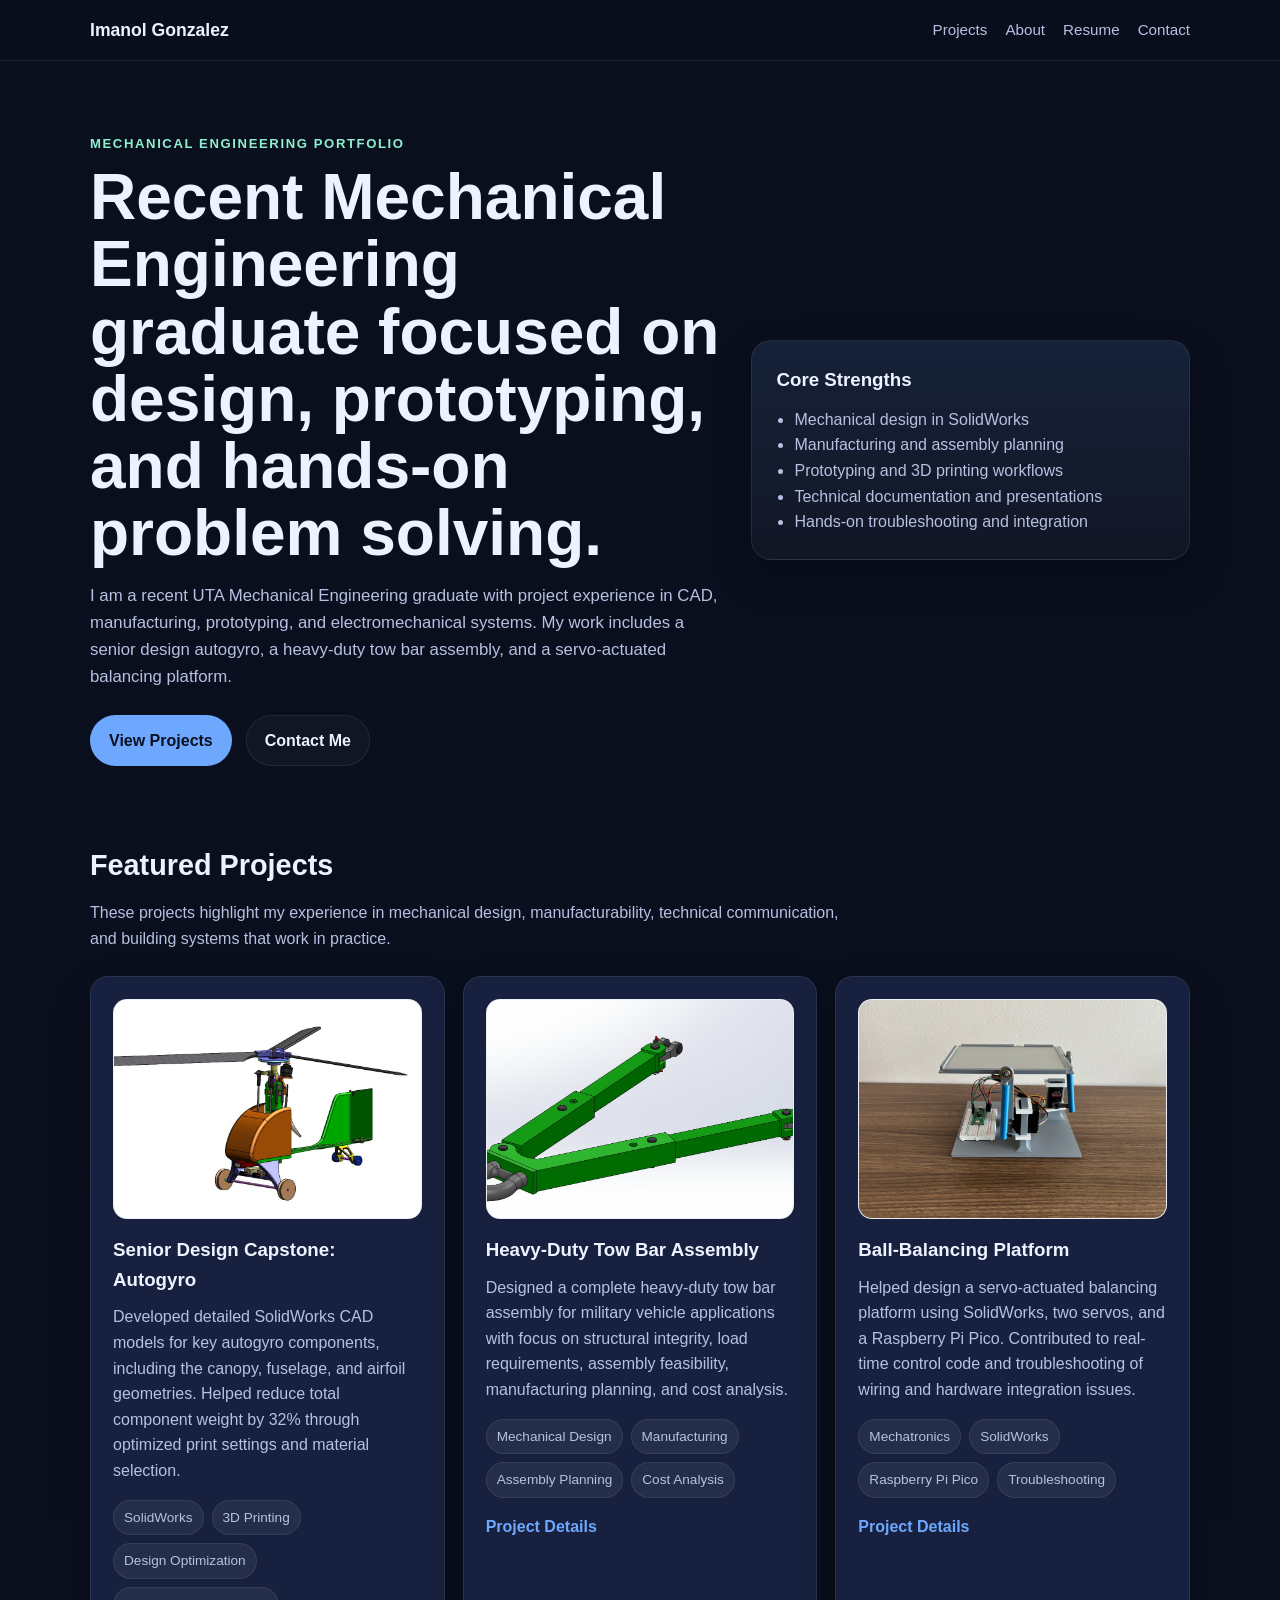
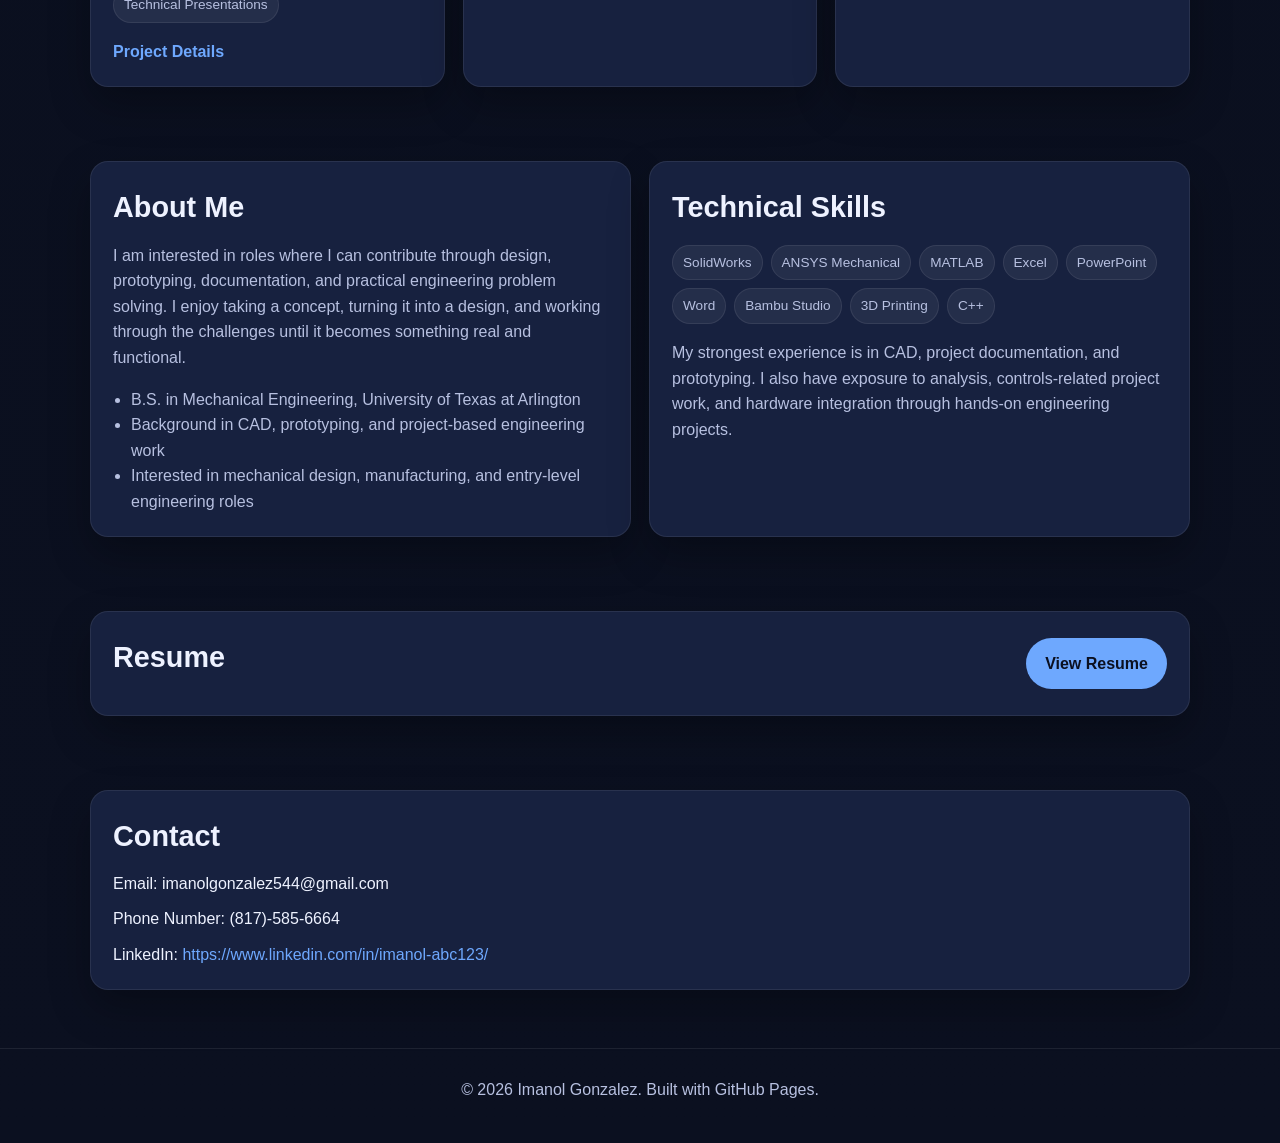
==== index.html @ b7206560 "Update index.html" ====
<!DOCTYPE html>
<html lang="en">
<head>
  <meta charset="UTF-8" />
  <meta name="viewport" content="width=device-width, initial-scale=1.0" />
  <title>Imanol Gonzalez Toledo | Mechanical Engineering Portfolio</title>
  <style>
    :root {
      --bg: #0b1020;
      --bg-soft: #121a31;
      --card: #17213f;
      --text: #eef2ff;
      --muted: #b7c0e0;
      --accent: #6ea8fe;
      --accent-2: #8ef0d1;
      --border: rgba(255,255,255,0.08);
      --shadow: 0 18px 40px rgba(0,0,0,0.28);
      --max: 1100px;
    }

    * { box-sizing: border-box; }
    html { scroll-behavior: smooth; }
    body {
      margin: 0;
      font-family: Arial, Helvetica, sans-serif;
      background: linear-gradient(180deg, #0a0f1e 0%, #0b1020 100%);
      color: var(--text);
      line-height: 1.6;
    }

    a { color: var(--accent); text-decoration: none; }
    a:hover { text-decoration: underline; }

    .container {
      width: min(92%, var(--max));
      margin: 0 auto;
    }

    .nav {
      position: sticky;
      top: 0;
      z-index: 10;
      background: rgba(10, 15, 30, 0.88);
      backdrop-filter: blur(10px);
      border-bottom: 1px solid var(--border);
    }

    .nav-inner {
      display: flex;
      justify-content: space-between;
      align-items: center;
      padding: 16px 0;
      gap: 16px;
    }

    .brand {
      font-weight: 700;
      font-size: 1.1rem;
      color: var(--text);
    }

    .nav-links {
      display: flex;
      gap: 18px;
      flex-wrap: wrap;
    }

    .nav-links a {
      color: var(--muted);
      font-size: 0.95rem;
    }

    .hero {
      padding: 72px 0 48px;
    }

    .hero-grid {
      display: grid;
      grid-template-columns: 1.3fr 0.9fr;
      gap: 28px;
      align-items: center;
    }

    .eyebrow {
      color: var(--accent-2);
      text-transform: uppercase;
      letter-spacing: 1.6px;
      font-size: 0.82rem;
      font-weight: 700;
      margin-bottom: 10px;
    }

    h1 {
      font-size: clamp(2.2rem, 5vw, 4rem);
      line-height: 1.05;
      margin: 0 0 16px;
    }

    .hero p {
      color: var(--muted);
      font-size: 1.05rem;
      max-width: 700px;
      margin: 0 0 24px;
    }

    .hero-card {
      background: linear-gradient(180deg, rgba(110,168,254,0.12), rgba(255,255,255,0.03));
      border: 1px solid var(--border);
      border-radius: 20px;
      padding: 24px;
      box-shadow: var(--shadow);
    }

    .hero-card h3 {
      margin-top: 0;
      margin-bottom: 12px;
    }

    .hero-card ul {
      padding-left: 18px;
      margin: 0;
      color: var(--muted);
    }

    .button-row {
      display: flex;
      gap: 14px;
      flex-wrap: wrap;
    }

    .btn {
      display: inline-block;
      padding: 12px 18px;
      border-radius: 999px;
      font-weight: 700;
      transition: 0.2s ease;
      border: 1px solid transparent;
    }

    .btn-primary {
      background: var(--accent);
      color: #0b1020;
    }

    .btn-primary:hover {
      text-decoration: none;
      transform: translateY(-1px);
    }

    .btn-secondary {
      border-color: var(--border);
      color: var(--text);
      background: rgba(255,255,255,0.03);
    }

    .btn-secondary:hover {
      text-decoration: none;
      border-color: rgba(255,255,255,0.18);
    }

    section {
      padding: 28px 0 46px;
    }

    .section-title {
      font-size: 1.8rem;
      margin: 0 0 12px;
    }

    .section-subtitle {
      color: var(--muted);
      margin: 0 0 24px;
      max-width: 760px;
    }

    .grid-3 {
      display: grid;
      grid-template-columns: repeat(3, 1fr);
      gap: 18px;
    }

    .grid-2 {
      display: grid;
      grid-template-columns: repeat(2, 1fr);
      gap: 18px;
    }

    .card {
      background: var(--card);
      border: 1px solid var(--border);
      border-radius: 18px;
      padding: 22px;
      box-shadow: var(--shadow);
    }

    .card h3 {
      margin-top: 0;
      margin-bottom: 10px;
    }

    .card p {
      color: var(--muted);
      margin-top: 0;
    }

    .tag-row {
      display: flex;
      flex-wrap: wrap;
      gap: 8px;
      margin: 14px 0 16px;
    }

    .tag {
      padding: 6px 10px;
      border-radius: 999px;
      background: rgba(255,255,255,0.06);
      border: 1px solid var(--border);
      color: var(--muted);
      font-size: 0.85rem;
    }

    .project-links {
      display: flex;
      gap: 14px;
      flex-wrap: wrap;
      margin-top: 10px;
    }

    .project-links a {
      font-weight: 700;
    }

.project-image {
  width: 100%;
  height: 220px;
  border-radius: 14px;
  border: 1px solid rgba(255,255,255,0.08);
  object-fit: cover;
  object-position: center;
  display: block;
  margin-bottom: 16px;
  background: #e9edf3;
}

    .about-list {
      margin: 0;
      padding-left: 18px;
      color: var(--muted);
    }

    .resume-box {
      display: flex;
      align-items: center;
      justify-content: space-between;
      gap: 18px;
      flex-wrap: wrap;
    }

    .contact-list {
      display: grid;
      gap: 10px;
    }

    footer {
      padding: 28px 0 40px;
      color: var(--muted);
      text-align: center;
      border-top: 1px solid var(--border);
      margin-top: 12px;
    }

    @media (max-width: 900px) {
      .hero-grid,
      .grid-3,
      .grid-2 {
        grid-template-columns: 1fr;
      }

      .hero {
        padding-top: 44px;
      }
    }
  </style>
</head>
<body>
  <nav class="nav">
    <div class="container nav-inner">
      <div class="brand">Imanol Gonzalez</div>
      <div class="nav-links">
        <a href="#projects">Projects</a>
        <a href="#about">About</a>
        <a href="#resume">Resume</a>
        <a href="#contact">Contact</a>
      </div>
    </div>
  </nav>

  <header class="hero">
    <div class="container hero-grid">
      <div>
        <div class="eyebrow">Mechanical Engineering Portfolio</div>
        <h1>Recent Mechanical Engineering graduate focused on design, prototyping, and hands-on problem solving.</h1>
        <p>
          I am a recent UTA Mechanical Engineering graduate with project experience in CAD, manufacturing, prototyping,
          and electromechanical systems. My work includes a senior design autogyro, a heavy-duty tow bar assembly,
          and a servo-actuated balancing platform.
        </p>
        <div class="button-row">
          <a class="btn btn-primary" href="#projects">View Projects</a>
          <a class="btn btn-secondary" href="#contact">Contact Me</a>
        </div>
      </div>
      <div class="hero-card">
        <h3>Core Strengths</h3>
        <ul>
          <li>Mechanical design in SolidWorks</li>
          <li>Manufacturing and assembly planning</li>
          <li>Prototyping and 3D printing workflows</li>
          <li>Technical documentation and presentations</li>
          <li>Hands-on troubleshooting and integration</li>
        </ul>
      </div>
    </div>
  </header>

  <main>
    <section id="projects">
      <div class="container">
        <h2 class="section-title">Featured Projects</h2>
        <p class="section-subtitle">
          These projects highlight my experience in mechanical design, manufacturability, technical communication,
          and building systems that work in practice.
        </p>

        <div class="grid-3">
          <article class="card">
            <img class="project-image" src="autogyro.jpg" alt="Autogyro CAD model and prototype">
            <h3>Senior Design Capstone: Autogyro</h3>
            <p>
              Developed detailed SolidWorks CAD models for key autogyro components, including the canopy, fuselage,
              and airfoil geometries. Helped reduce total component weight by 32% through optimized print settings
              and material selection.
            </p>
            <div class="tag-row">
              <span class="tag">SolidWorks</span>
              <span class="tag">3D Printing</span>
              <span class="tag">Design Optimization</span>
              <span class="tag">Technical Presentations</span>
            </div>
            <div class="project-links">
              <a href="autogyro.html">Project Details</a>
          
            </div>
          </article>

          <article class="card">
           <img class="project-image" src="towbar.jpg" alt="Heavy-duty tow bar CAD model">
            <h3>Heavy-Duty Tow Bar Assembly</h3>
            <p>
              Designed a complete heavy-duty tow bar assembly for military vehicle applications with focus on structural
              integrity, load requirements, assembly feasibility, manufacturing planning, and cost analysis.
            </p>
            <div class="tag-row">
              <span class="tag">Mechanical Design</span>
              <span class="tag">Manufacturing</span>
              <span class="tag">Assembly Planning</span>
              <span class="tag">Cost Analysis</span>
            </div>
            <div class="project-links">
              <a href="towbar.html">Project Details</a>
          
            </div>
          </article>

          <article class="card">
            <img class="project-image" src="balancer.JPEG" alt="Ball-balancing platform prototype">
            <h3>Ball-Balancing Platform</h3>
            <p>
              Helped design a servo-actuated balancing platform using SolidWorks, two servos, and a Raspberry Pi Pico.
              Contributed to real-time control code and troubleshooting of wiring and hardware integration issues.
            </p>
            <div class="tag-row">
              <span class="tag">Mechatronics</span>
              <span class="tag">SolidWorks</span>
              <span class="tag">Raspberry Pi Pico</span>
              <span class="tag">Troubleshooting</span>
            </div>
            <div class="project-links">
              <a href="#">Project Details</a>
              
            </div>
          </article>
        </div>
      </div>
    </section>

    <section id="about">
      <div class="container grid-2">
        <div class="card">
          <h2 class="section-title">About Me</h2>
          <p>
            I am interested in roles where I can contribute through design, prototyping, documentation,
            and practical engineering problem solving. I enjoy taking a concept, turning it into a design,
            and working through the challenges until it becomes something real and functional.
          </p>
          <ul class="about-list">
            <li>B.S. in Mechanical Engineering, University of Texas at Arlington</li>
            <li>Background in CAD, prototyping, and project-based engineering work</li>
            <li>Interested in mechanical design, manufacturing, and entry-level engineering roles</li>
          </ul>
        </div>

        <div class="card">
          <h2 class="section-title">Technical Skills</h2>
          <div class="tag-row">
            <span class="tag">SolidWorks</span>
            <span class="tag">ANSYS Mechanical</span>
            <span class="tag">MATLAB</span>
            <span class="tag">Excel</span>
            <span class="tag">PowerPoint</span>
            <span class="tag">Word</span>
            <span class="tag">Bambu Studio</span>
            <span class="tag">3D Printing</span>
            <span class="tag">C++</span>
          </div>
          <p>
            My strongest experience is in CAD, project documentation, and prototyping. I also have exposure to analysis,
            controls-related project work, and hardware integration through hands-on engineering projects.
          </p>
        </div>
      </div>
    </section>

    <section id="resume">
      <div class="container">
        <div class="card resume-box">
          <div>
            <h2 class="section-title">Resume</h2>
            <p class="section-subtitle" style="margin-bottom:0;">
              
            </p>
          </div>
          <a class="btn btn-primary" href="resume.pdf" target="_blank">View Resume</a>
        </div>
      </div>
    </section>

    <section id="contact">
      <div class="container">
        <div class="card">
          <h2 class="section-title">Contact</h2>
          <div class="contact-list">
            <div>Email: imanolgonzalez544@gmail.com</div>
             <div>Phone Number: (817)-585-6664</div>
            <div>LinkedIn: <a href="#">https://www.linkedin.com/in/imanol-abc123/</a></div>
          </div>
        </div>
      </div>
    </section>
  </main>

  <footer>
    <div class="container">© 2026 Imanol Gonzalez. Built with GitHub Pages.</div>
  </footer>
</body>
</html>
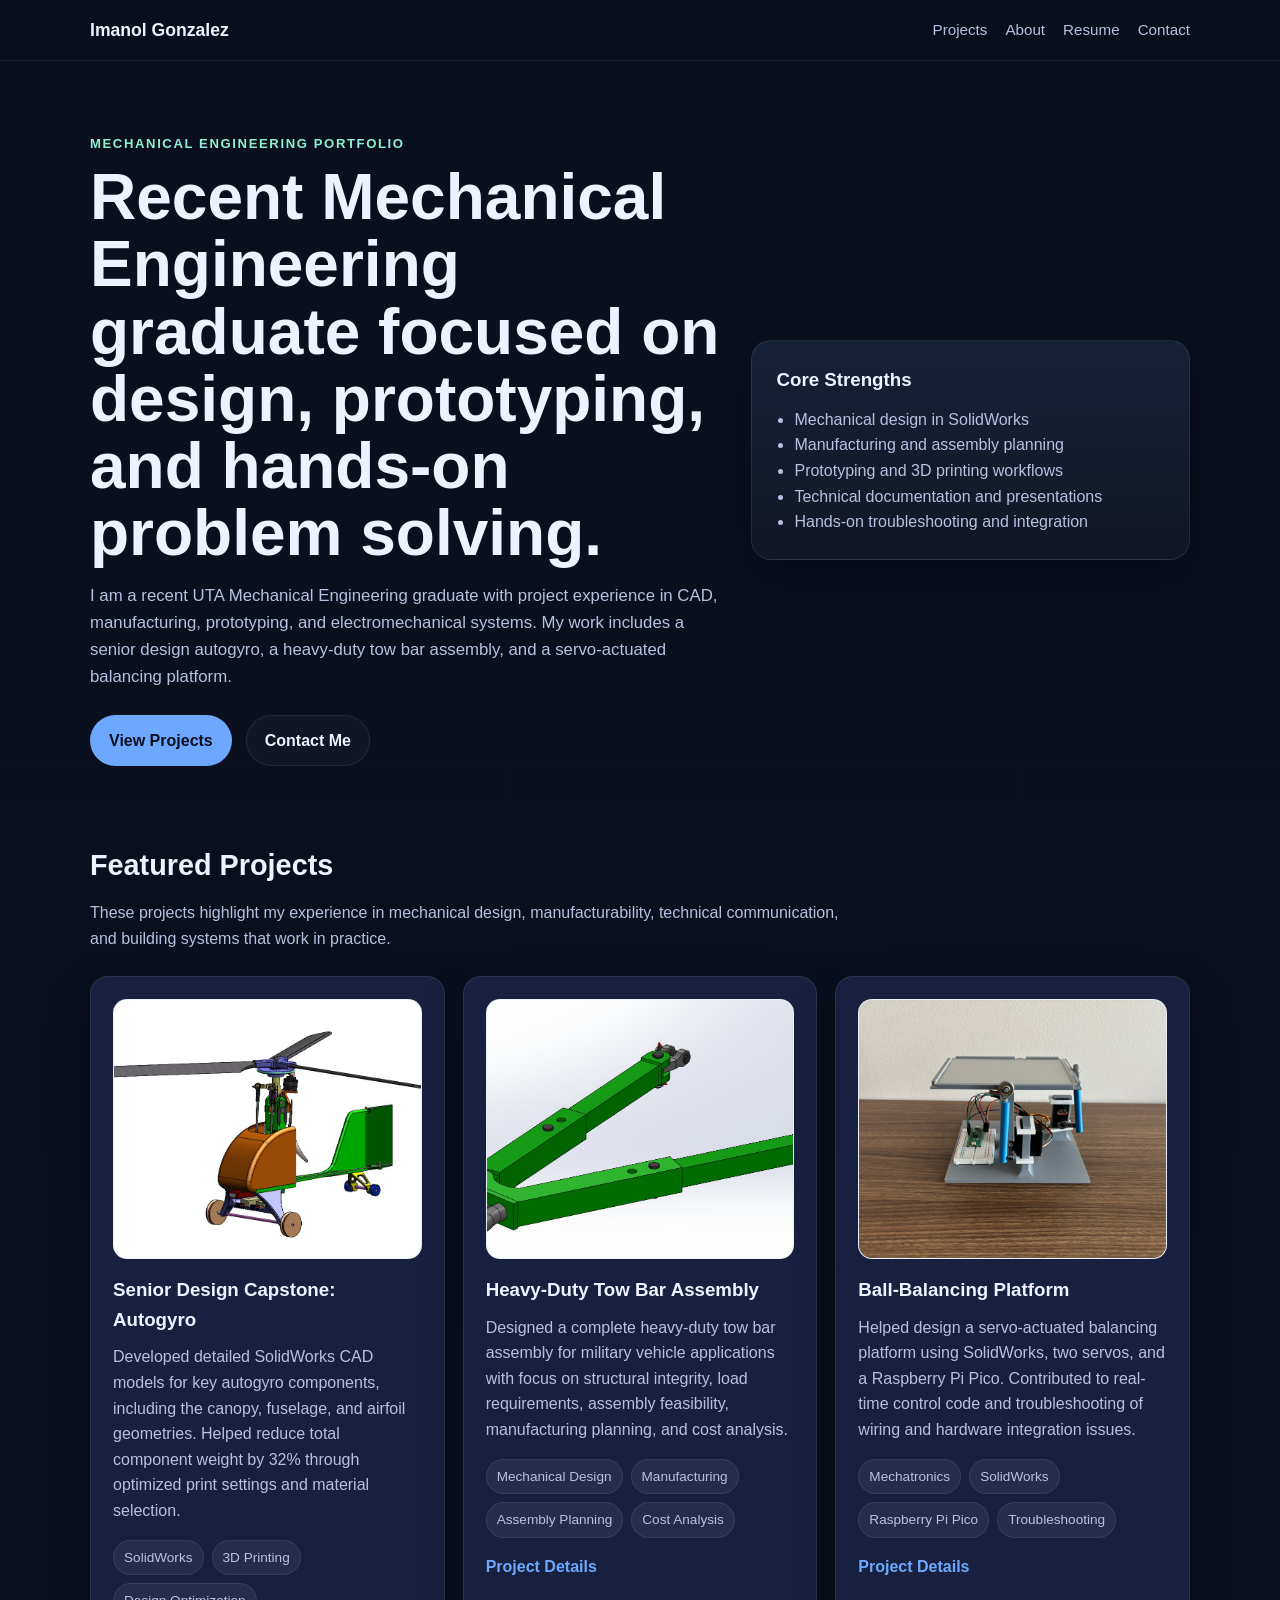
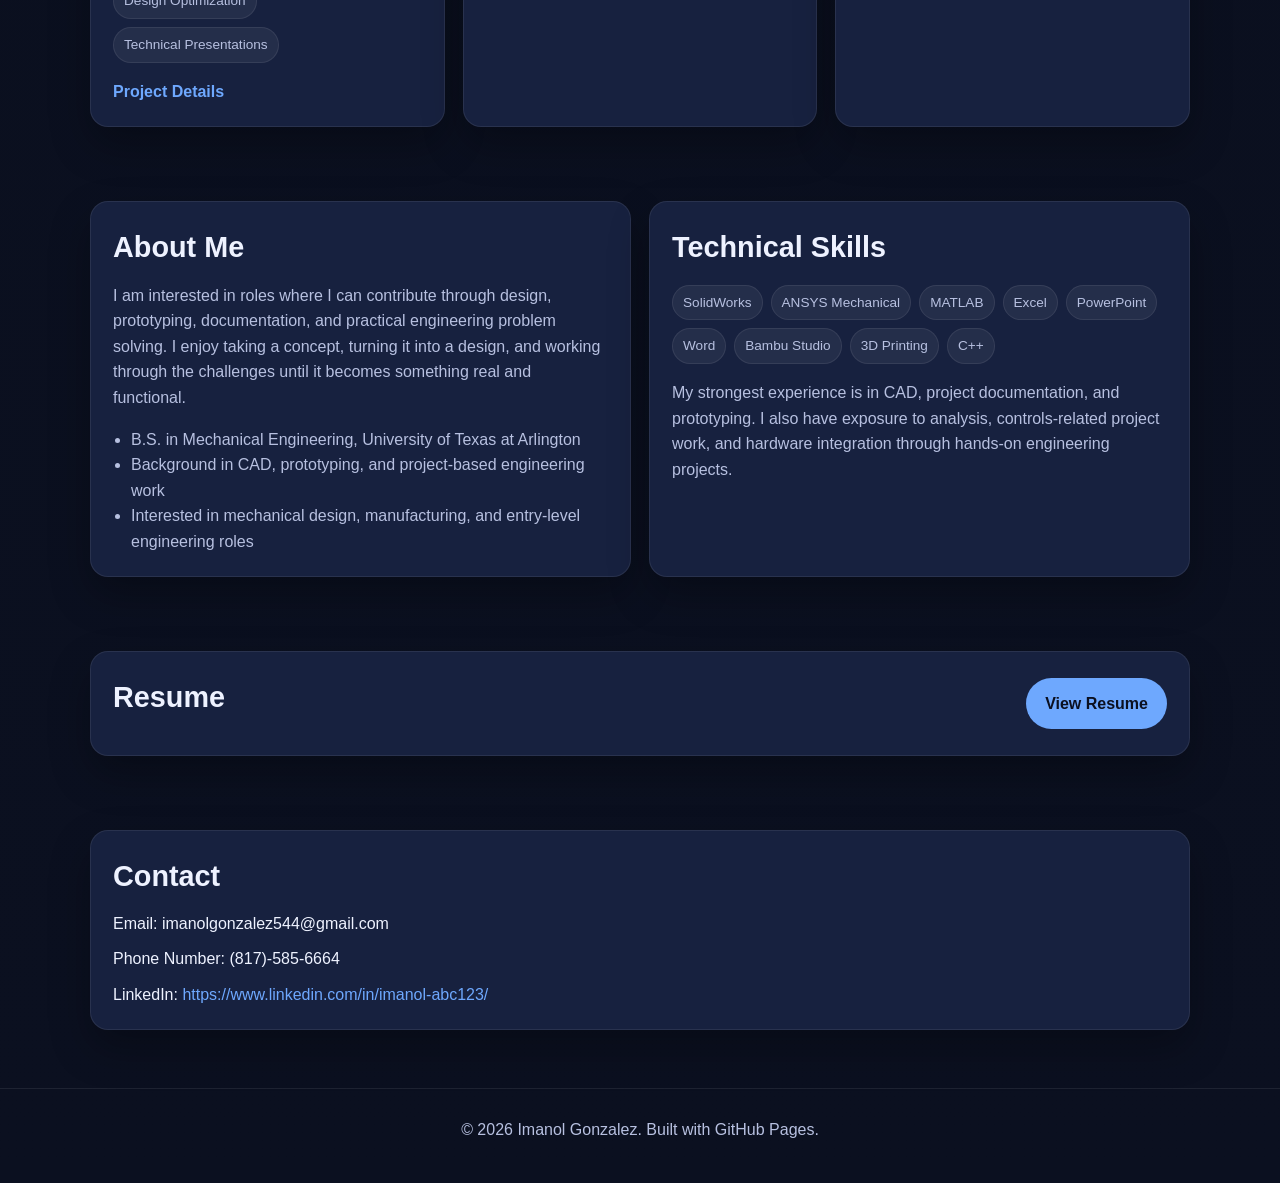
==== commit 3b2dabdc: "Update index.html" ====
--- a/index.html
+++ b/index.html
@@ -232,7 +232,7 @@
 
 .project-image {
   width: 100%;
-  height: 220px;
+  height: 260px;
   border-radius: 14px;
   border: 1px solid rgba(255,255,255,0.08);
   object-fit: cover;
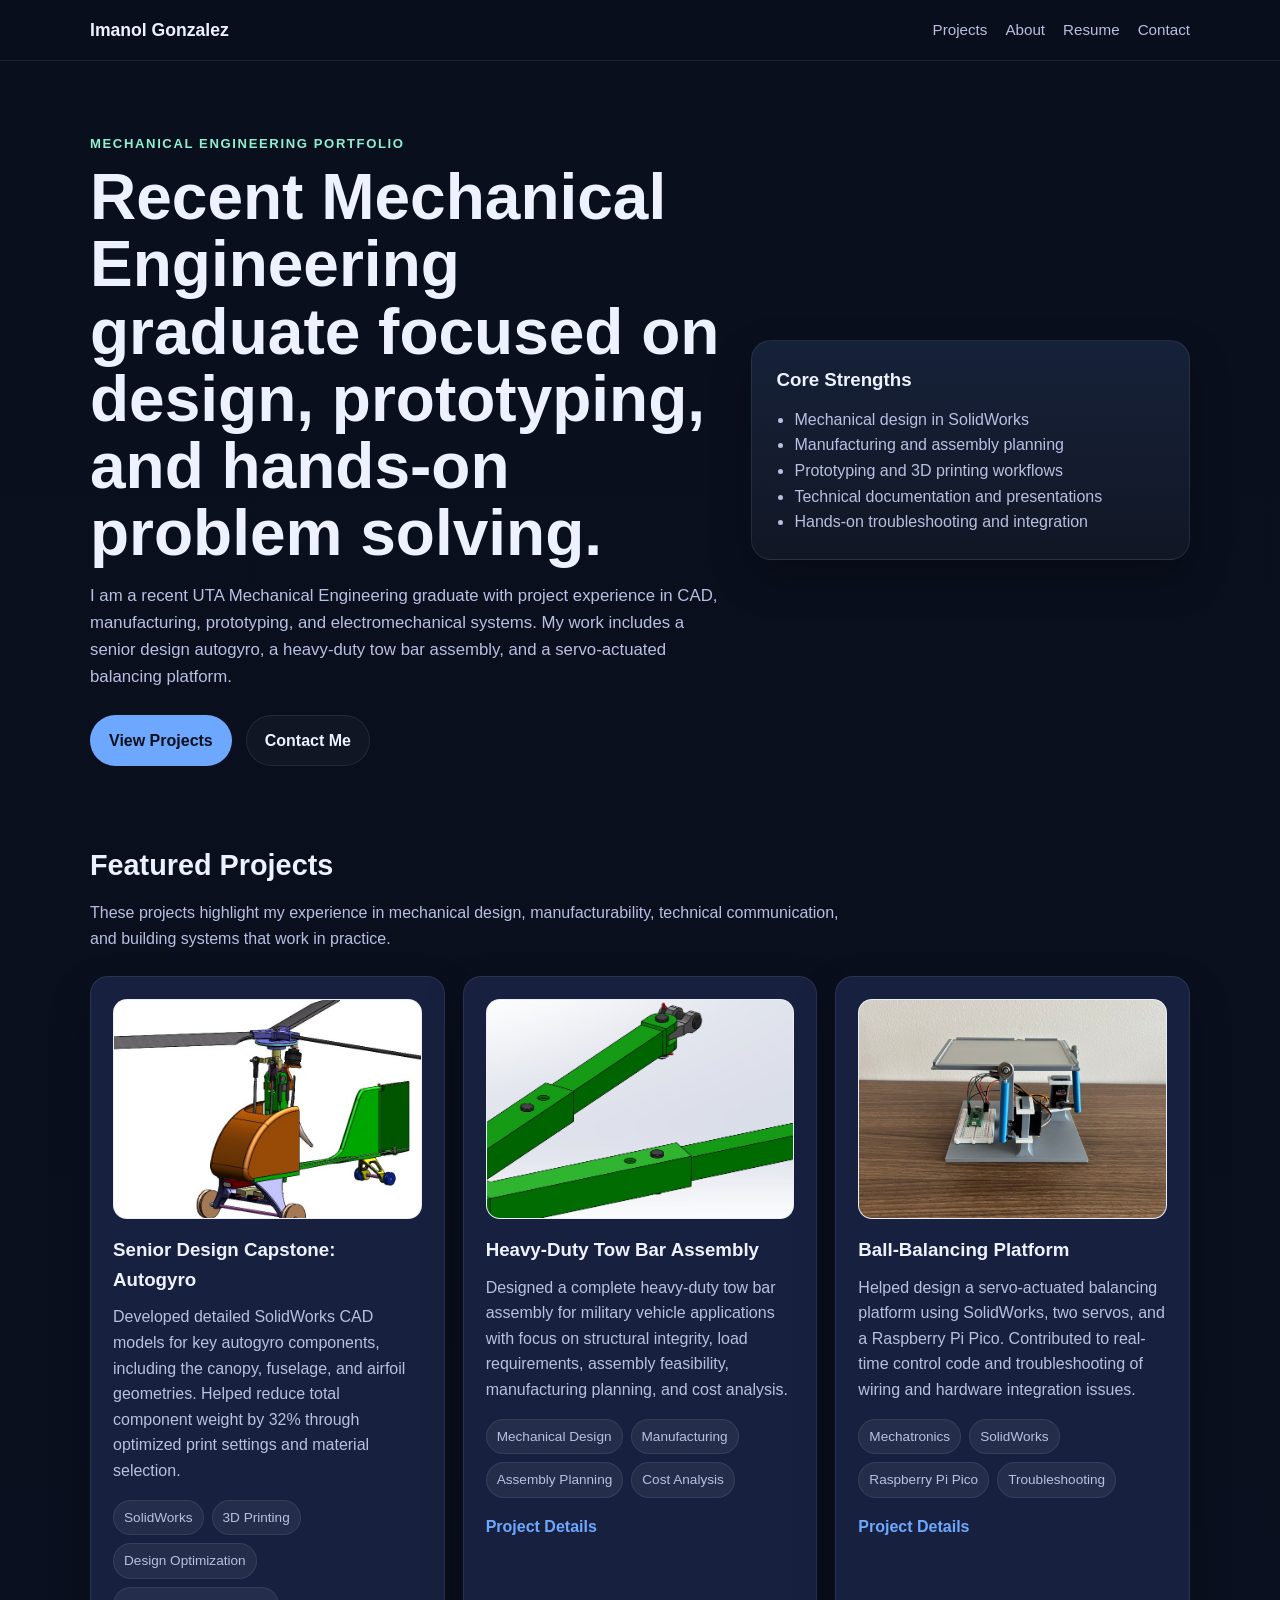
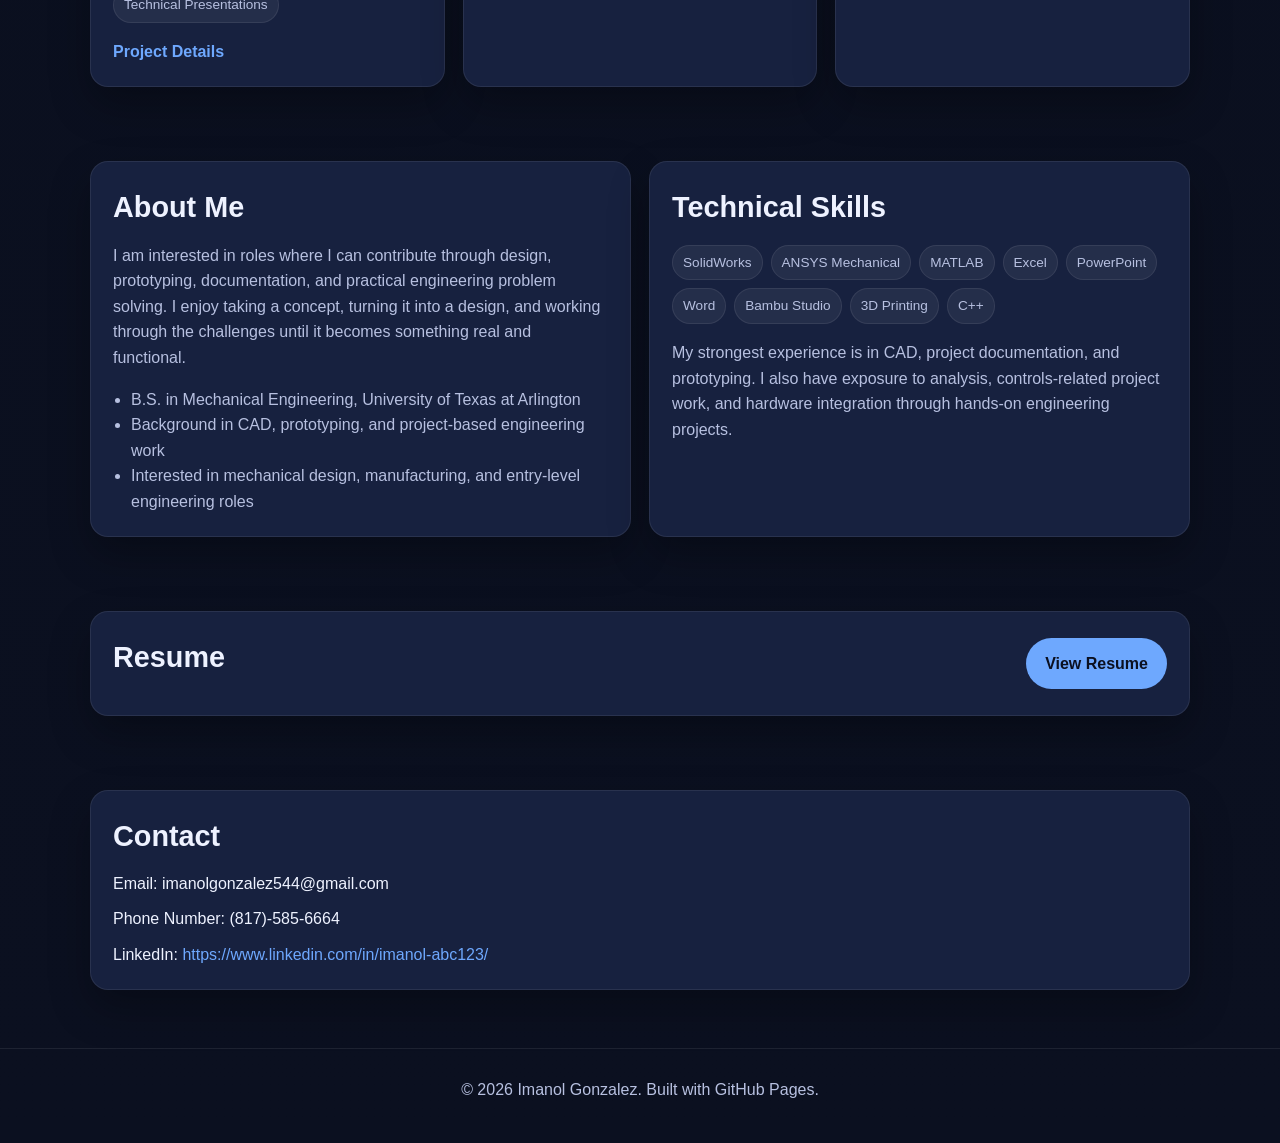
==== commit 3ff09f54: "Update index.html" ====
--- a/index.html
+++ b/index.html
@@ -230,16 +230,36 @@
       font-weight: 700;
     }
 
+.project-image-wrap {
+  width: 100%;
+  height: 220px;
+  border-radius: 14px;
+  overflow: hidden;
+  margin-bottom: 16px;
+  border: 1px solid rgba(255,255,255,0.08);
+  background: #e9edf3;
+}
+
 .project-image {
   width: 100%;
-  height: 260px;
-  border-radius: 14px;
-  border: 1px solid rgba(255,255,255,0.08);
+  height: 100%;
   object-fit: cover;
-  object-position: center;
   display: block;
-  margin-bottom: 16px;
-  background: #e9edf3;
+}
+
+.autogyro-home {
+  transform: scale(1.35);
+  transform-origin: center center;
+}
+
+.towbar-home {
+  transform: scale(1.45);
+  transform-origin: center center;
+}
+
+.balancer-home {
+  transform: scale(1.1);
+  transform-origin: center center;
 }
 
     .about-list {
@@ -333,60 +353,67 @@
         </p>
 
         <div class="grid-3">
-          <article class="card">
-            <img class="project-image" src="autogyro.jpg" alt="Autogyro CAD model and prototype">
-            <h3>Senior Design Capstone: Autogyro</h3>
-            <p>
-              Developed detailed SolidWorks CAD models for key autogyro components, including the canopy, fuselage,
-              and airfoil geometries. Helped reduce total component weight by 32% through optimized print settings
-              and material selection.
-            </p>
-            <div class="tag-row">
-              <span class="tag">SolidWorks</span>
-              <span class="tag">3D Printing</span>
-              <span class="tag">Design Optimization</span>
-              <span class="tag">Technical Presentations</span>
-            </div>
-            <div class="project-links">
-              <a href="autogyro.html">Project Details</a>
-          
-            </div>
-          </article>
-
-          <article class="card">
-           <img class="project-image" src="towbar.jpg" alt="Heavy-duty tow bar CAD model">
-            <h3>Heavy-Duty Tow Bar Assembly</h3>
-            <p>
-              Designed a complete heavy-duty tow bar assembly for military vehicle applications with focus on structural
-              integrity, load requirements, assembly feasibility, manufacturing planning, and cost analysis.
-            </p>
-            <div class="tag-row">
-              <span class="tag">Mechanical Design</span>
-              <span class="tag">Manufacturing</span>
-              <span class="tag">Assembly Planning</span>
-              <span class="tag">Cost Analysis</span>
-            </div>
-            <div class="project-links">
-              <a href="towbar.html">Project Details</a>
-          
-            </div>
-          </article>
-
-          <article class="card">
-            <img class="project-image" src="balancer.JPEG" alt="Ball-balancing platform prototype">
-            <h3>Ball-Balancing Platform</h3>
-            <p>
-              Helped design a servo-actuated balancing platform using SolidWorks, two servos, and a Raspberry Pi Pico.
-              Contributed to real-time control code and troubleshooting of wiring and hardware integration issues.
-            </p>
-            <div class="tag-row">
-              <span class="tag">Mechatronics</span>
-              <span class="tag">SolidWorks</span>
-              <span class="tag">Raspberry Pi Pico</span>
-              <span class="tag">Troubleshooting</span>
-            </div>
-            <div class="project-links">
-              <a href="#">Project Details</a>
+  <article class="card">
+    <div class="project-image-wrap">
+      <img class="project-image autogyro-home" src="autogyro.jpg" alt="Autogyro CAD model and prototype">
+    </div>
+    <h3>Senior Design Capstone: Autogyro</h3>
+    <p>
+      Developed detailed SolidWorks CAD models for key autogyro components, including the canopy, fuselage,
+      and airfoil geometries. Helped reduce total component weight by 32% through optimized print settings
+      and material selection.
+    </p>
+    <div class="tag-row">
+      <span class="tag">SolidWorks</span>
+      <span class="tag">3D Printing</span>
+      <span class="tag">Design Optimization</span>
+      <span class="tag">Technical Presentations</span>
+    </div>
+    <div class="project-links">
+      <a href="autogyro.html">Project Details</a>
+    </div>
+  </article>
+
+  <article class="card">
+    <div class="project-image-wrap">
+      <img class="project-image towbar-home" src="towbar.jpg" alt="Heavy-duty tow bar CAD model">
+    </div>
+    <h3>Heavy-Duty Tow Bar Assembly</h3>
+    <p>
+      Designed a complete heavy-duty tow bar assembly for military vehicle applications with focus on structural
+      integrity, load requirements, assembly feasibility, manufacturing planning, and cost analysis.
+    </p>
+    <div class="tag-row">
+      <span class="tag">Mechanical Design</span>
+      <span class="tag">Manufacturing</span>
+      <span class="tag">Assembly Planning</span>
+      <span class="tag">Cost Analysis</span>
+    </div>
+    <div class="project-links">
+      <a href="towbar.html">Project Details</a>
+    </div>
+  </article>
+
+  <article class="card">
+    <div class="project-image-wrap">
+      <img class="project-image balancer-home" src="balancer.JPEG" alt="Ball-balancing platform prototype">
+    </div>
+    <h3>Ball-Balancing Platform</h3>
+    <p>
+      Helped design a servo-actuated balancing platform using SolidWorks, two servos, and a Raspberry Pi Pico.
+      Contributed to real-time control code and troubleshooting of wiring and hardware integration issues.
+    </p>
+    <div class="tag-row">
+      <span class="tag">Mechatronics</span>
+      <span class="tag">SolidWorks</span>
+      <span class="tag">Raspberry Pi Pico</span>
+      <span class="tag">Troubleshooting</span>
+    </div>
+    <div class="project-links">
+      <a href="#">Project Details</a>
+    </div>
+  </article>
+</div>
               
             </div>
           </article>
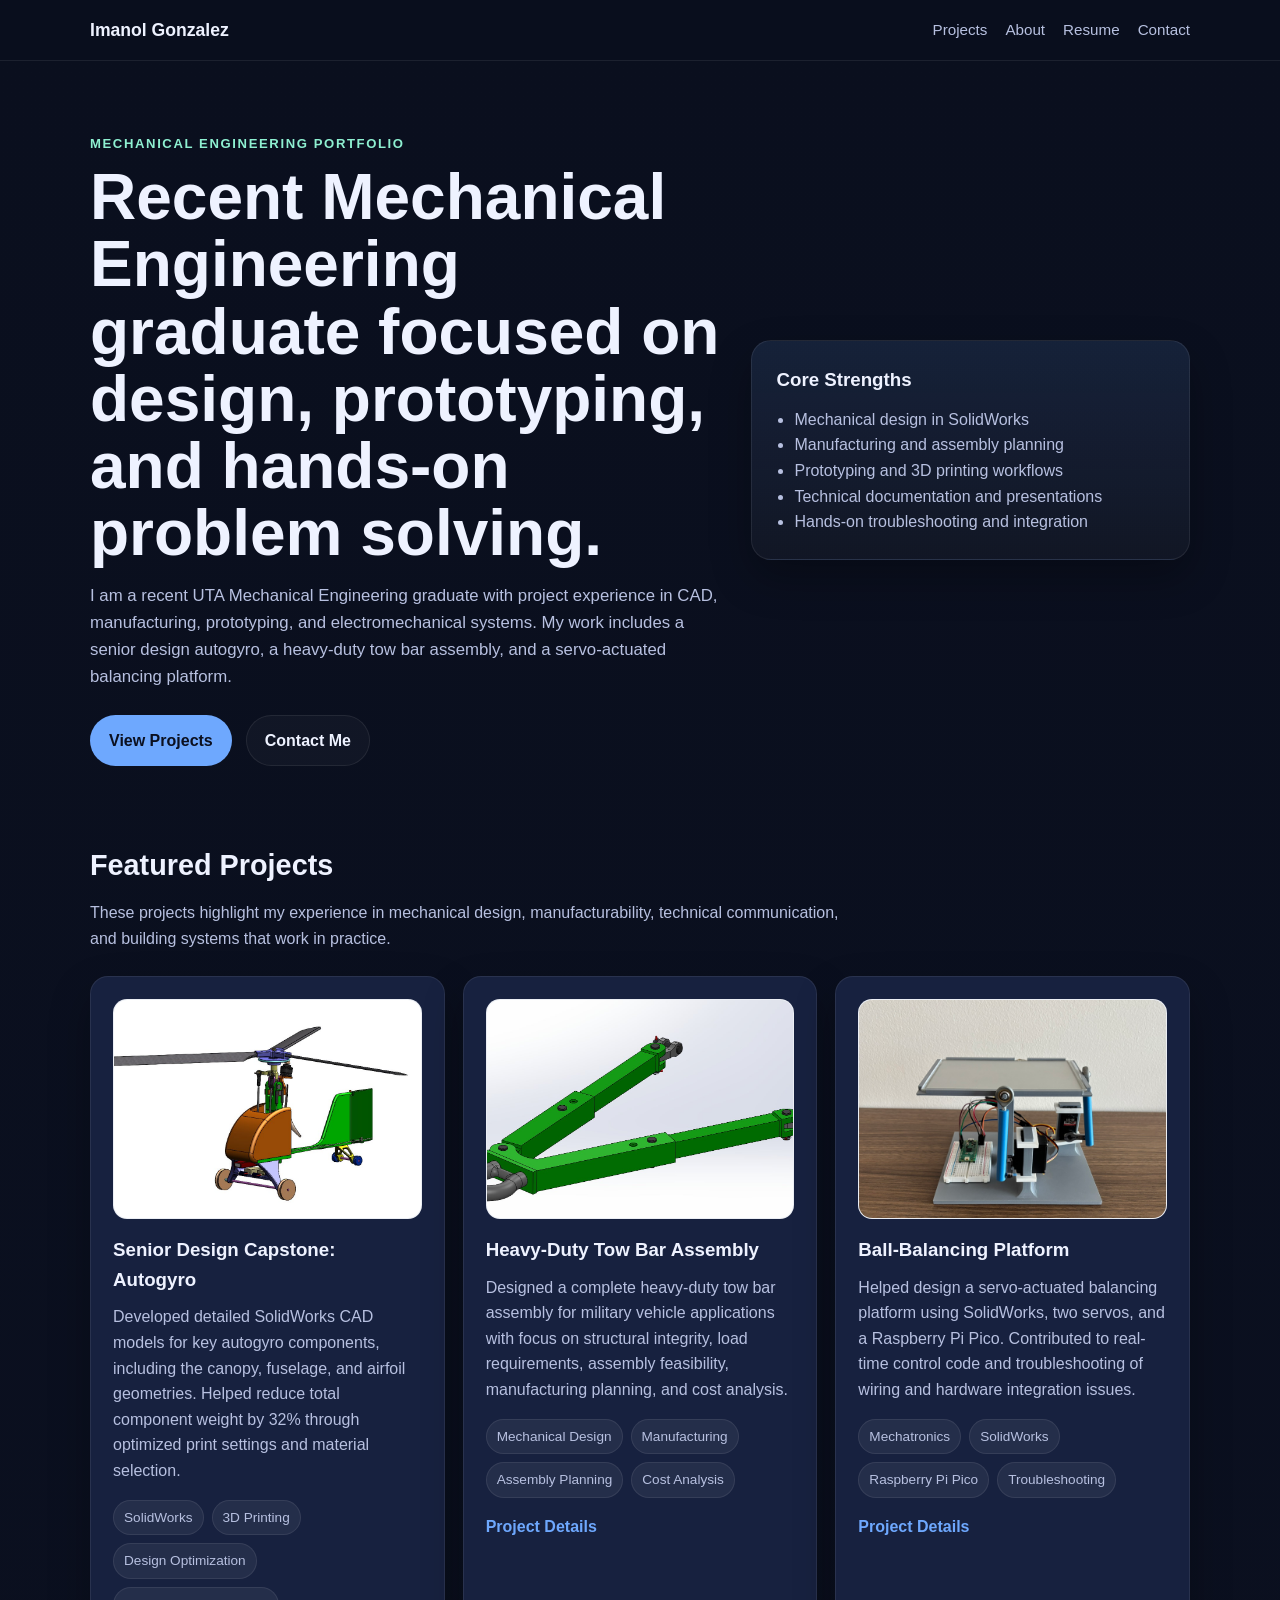
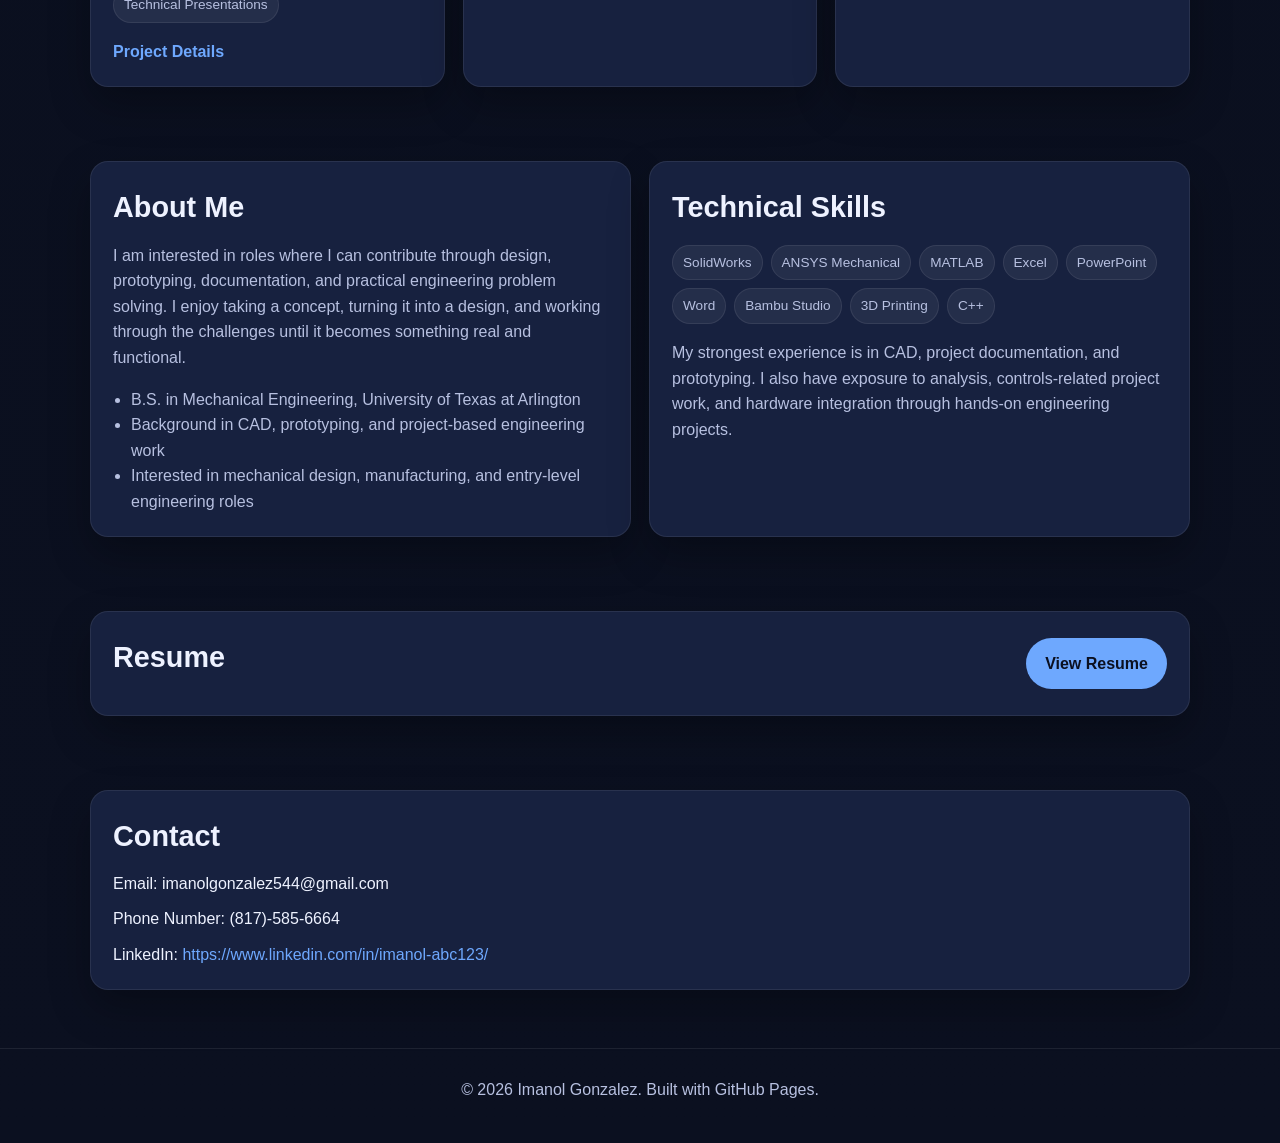
==== commit 8177f2fb: "Update index.html" ====
--- a/index.html
+++ b/index.html
@@ -248,18 +248,18 @@
 }
 
 .autogyro-home {
-  transform: scale(1.35);
+  transform: scale(1.0);
   transform-origin: center center;
 }
 
 .towbar-home {
-  transform: scale(1.45);
+  transform: scale(1.0);
   transform-origin: center center;
 }
 
 .balancer-home {
-  transform: scale(1.1);
-  transform-origin: center center;
+  transform: scale(1.3);
+  transform-origin: center top;
 }
 
     .about-list {
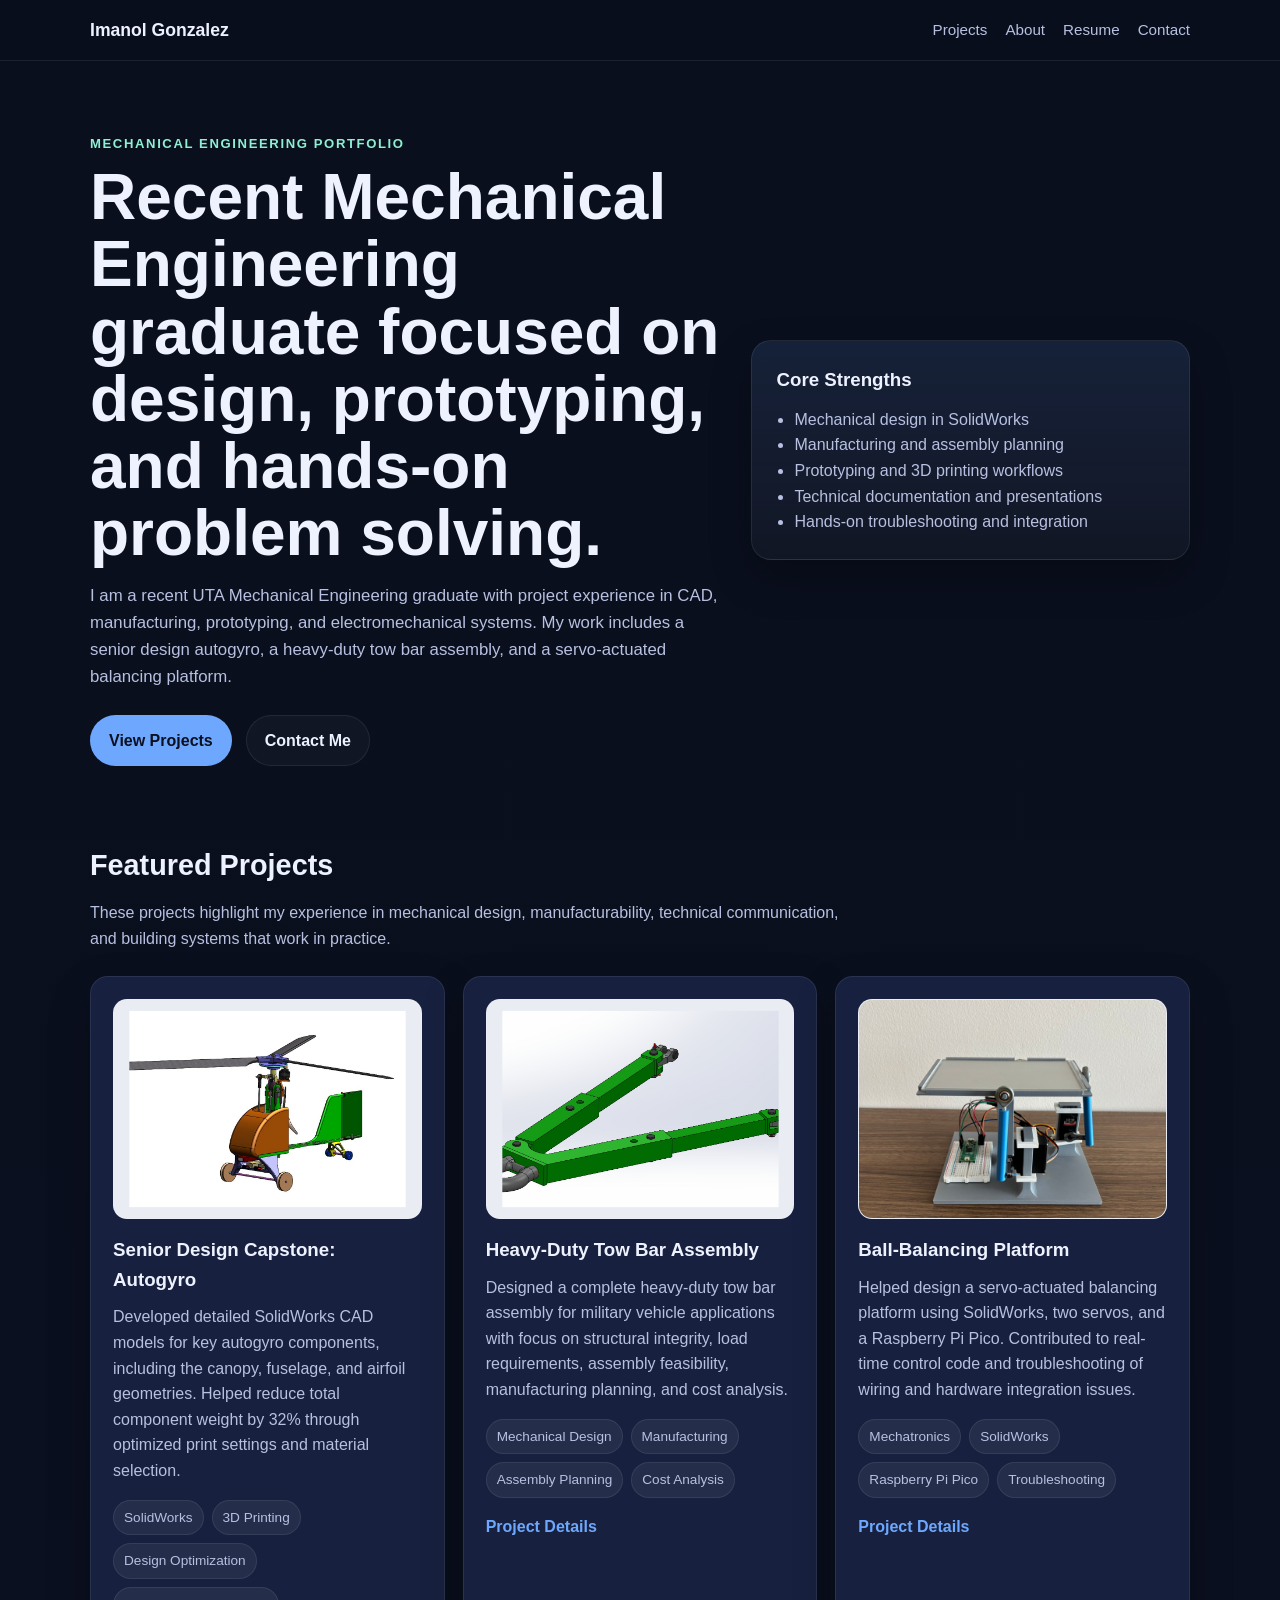
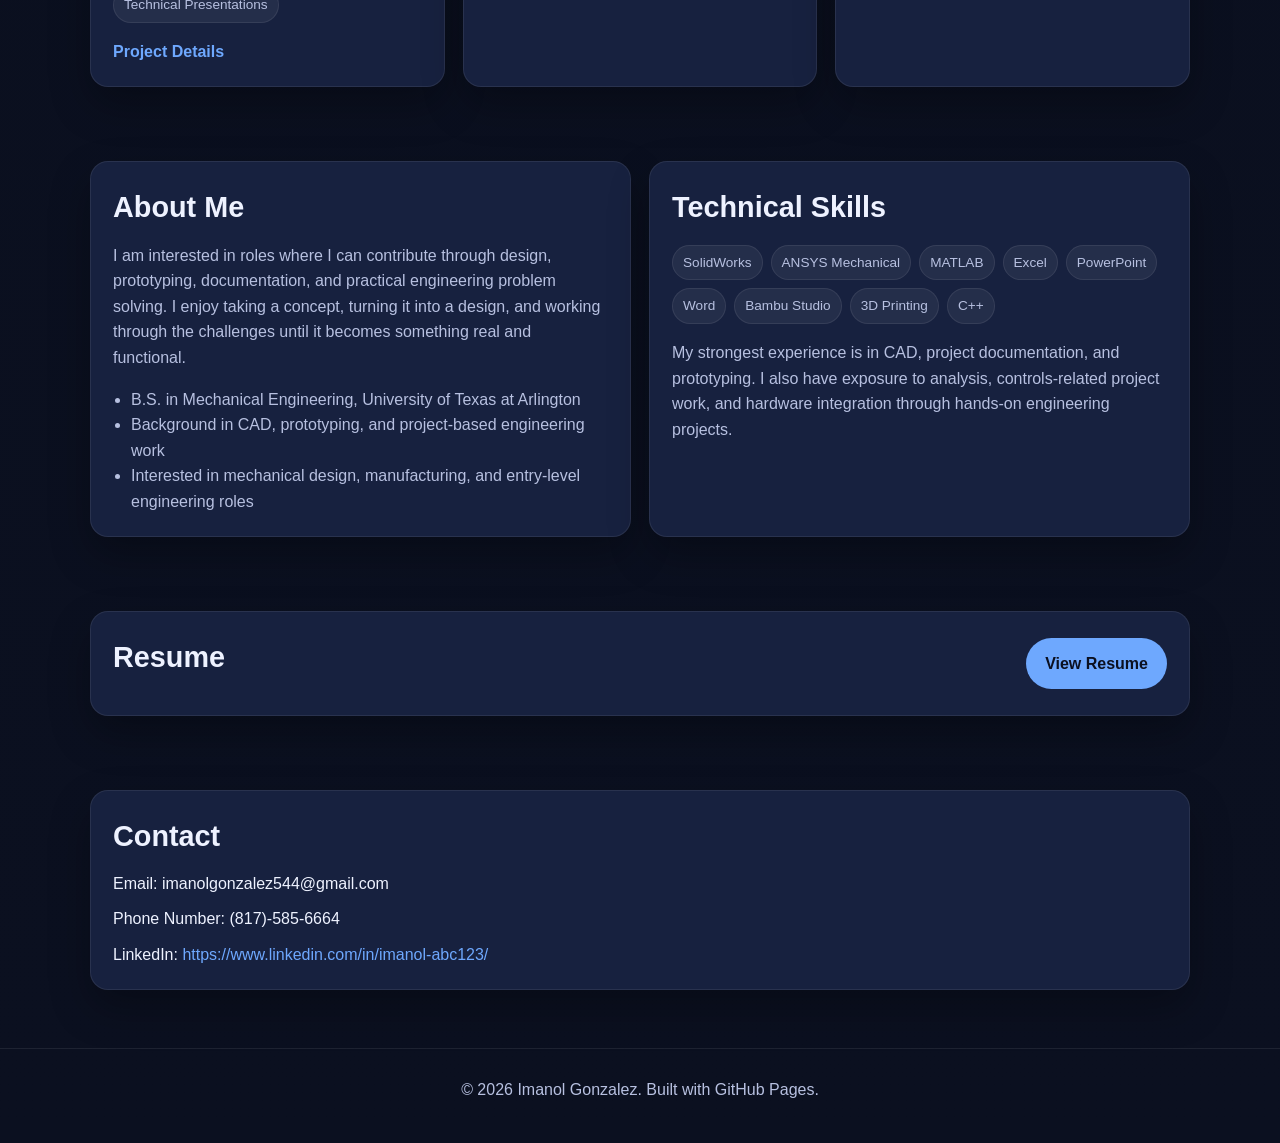
==== commit f73607a0: "Update index.html" ====
--- a/index.html
+++ b/index.html
@@ -248,12 +248,12 @@
 }
 
 .autogyro-home {
-  transform: scale(1.0);
+  transform: scale(0.9);
   transform-origin: center center;
 }
 
 .towbar-home {
-  transform: scale(1.0);
+  transform: scale(0.9);
   transform-origin: center center;
 }
 
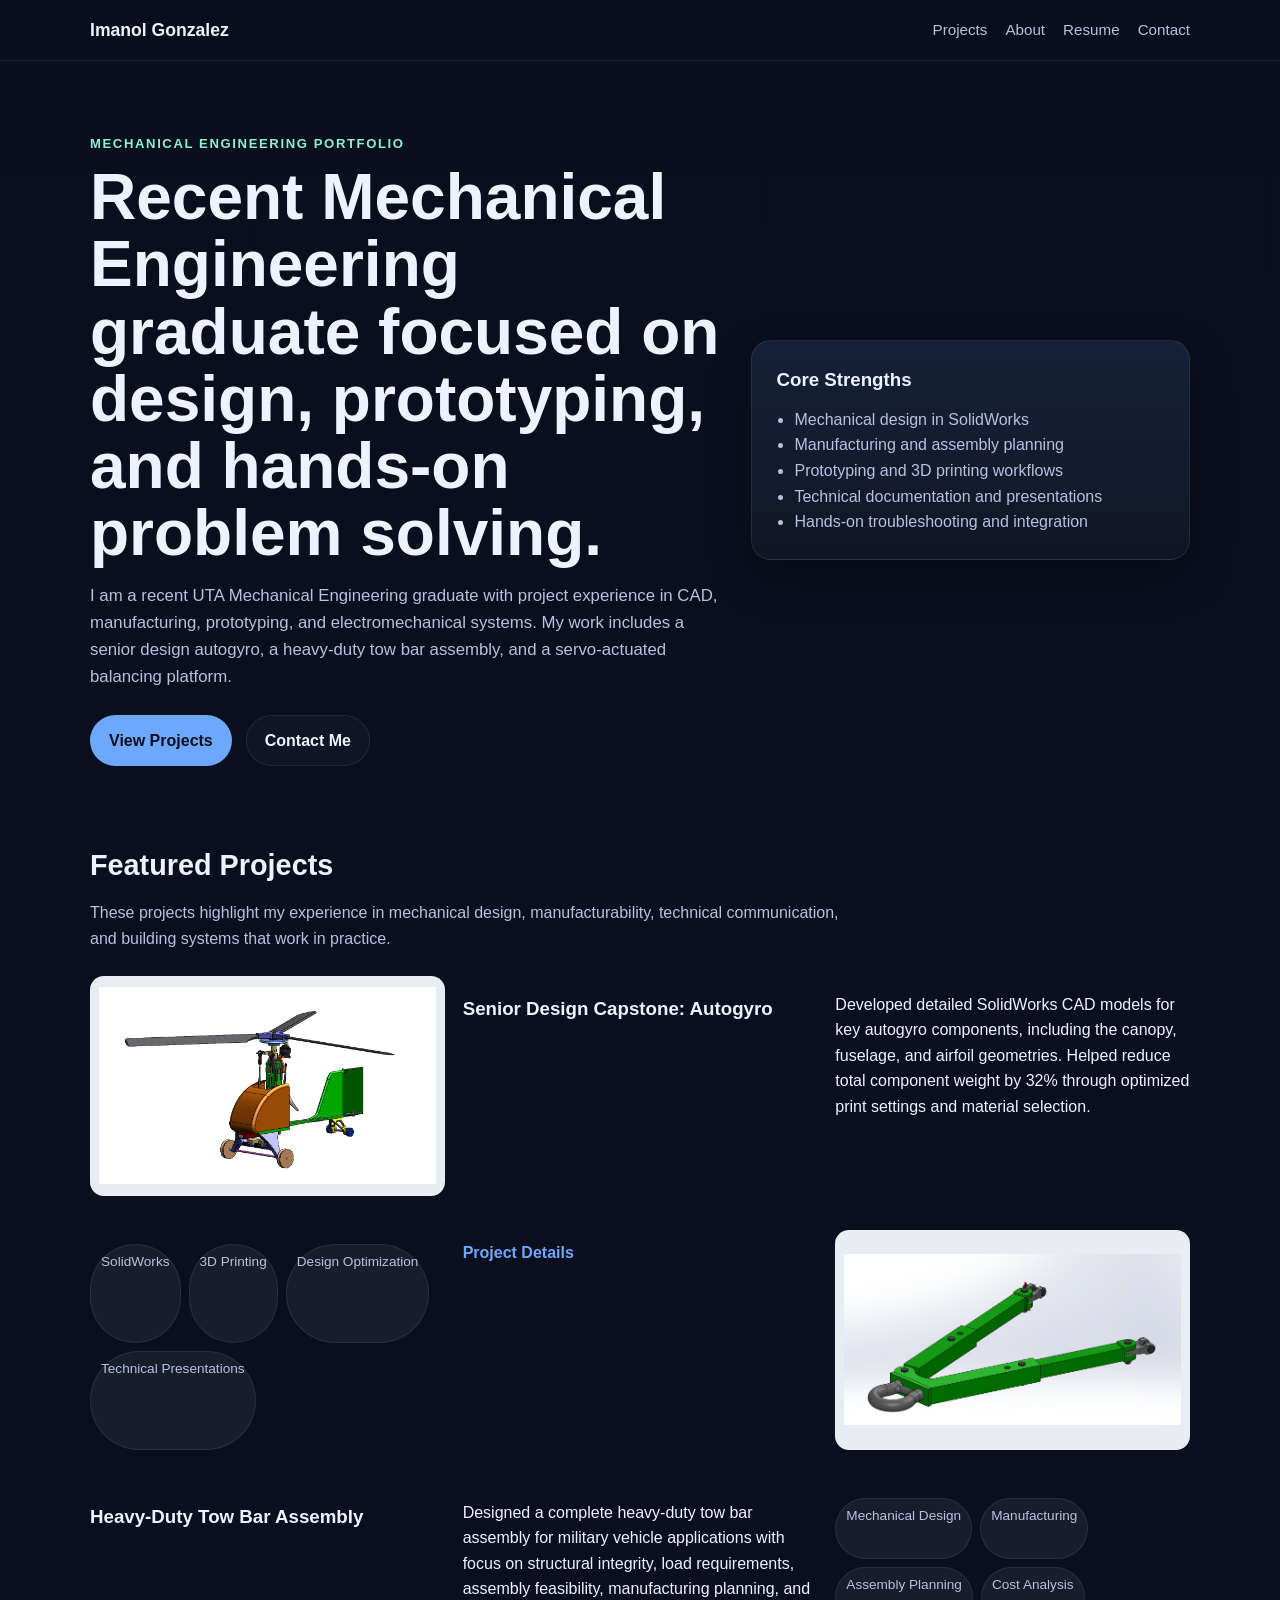
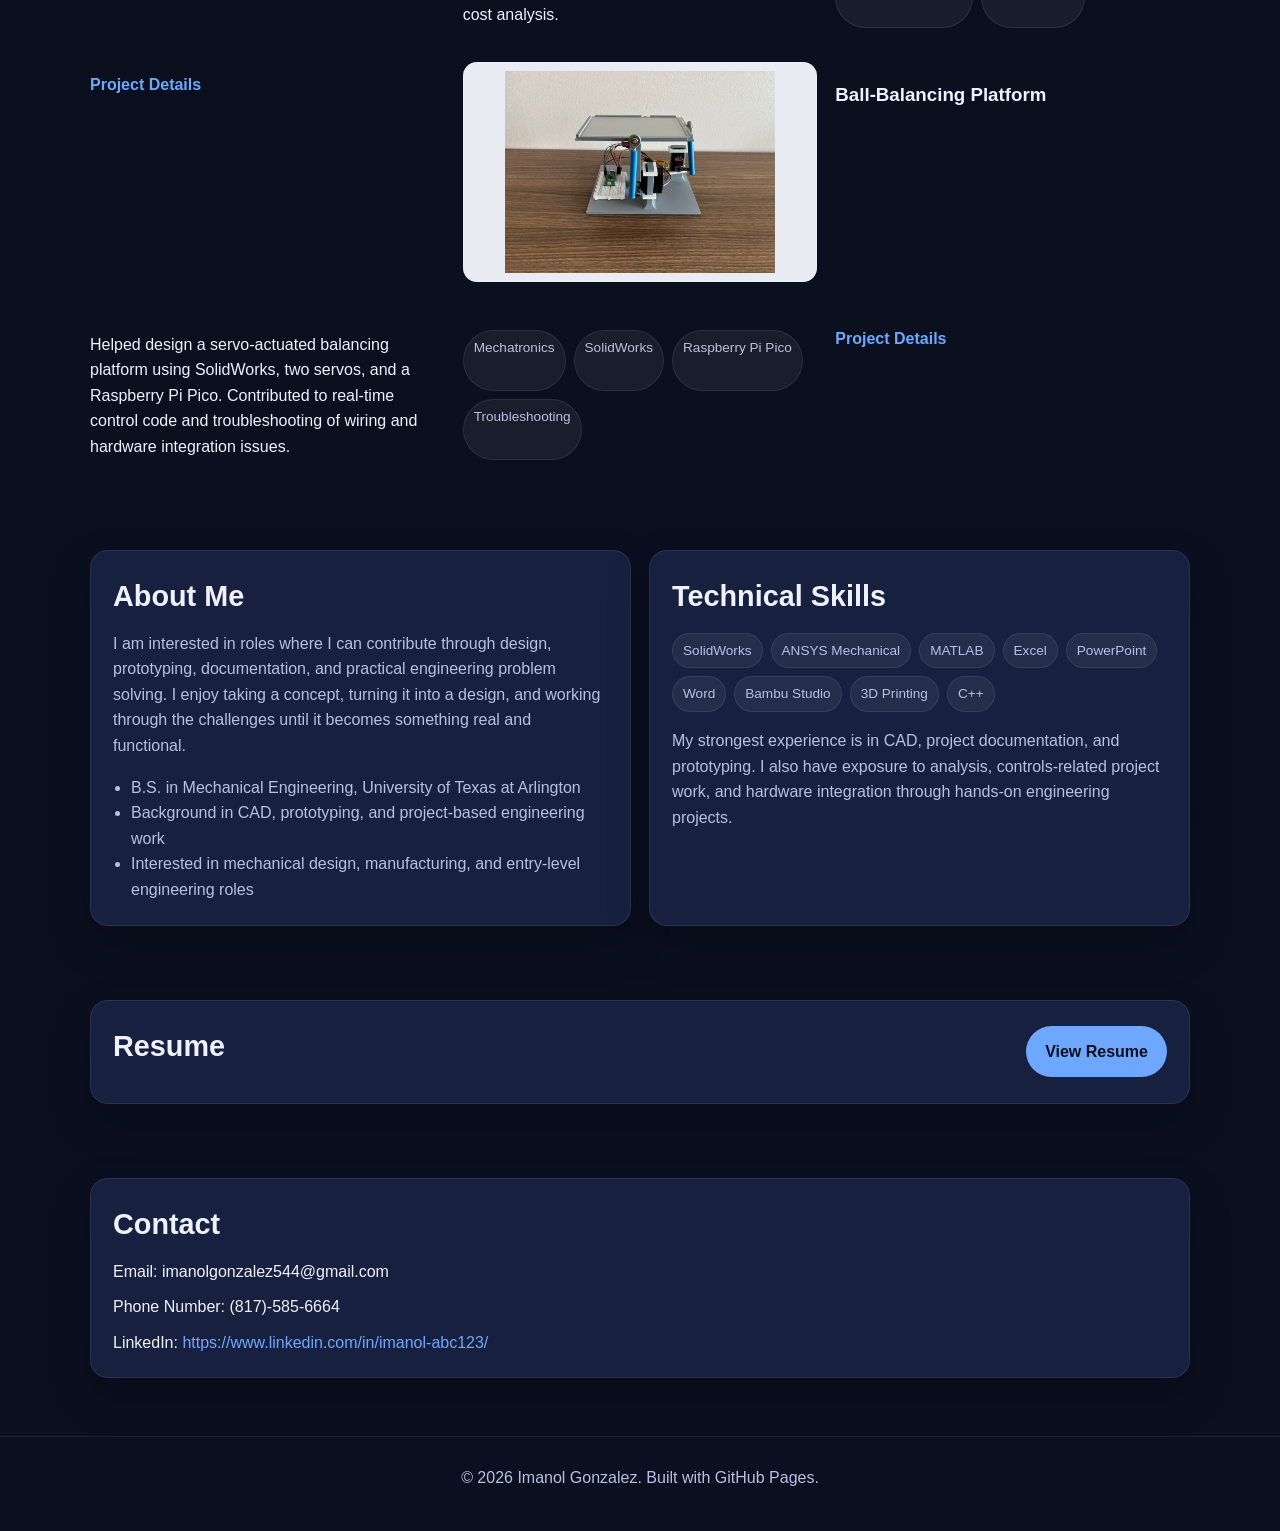
==== commit d7957523: "Update index.html" ====
--- a/index.html
+++ b/index.html
@@ -238,28 +238,19 @@
   margin-bottom: 16px;
   border: 1px solid rgba(255,255,255,0.08);
   background: #e9edf3;
+  display: flex;
+  align-items: center;
+  justify-content: center;
+  padding: 8px;
 }
 
 .project-image {
   width: 100%;
   height: 100%;
-  object-fit: cover;
+  object-fit: contain;
+  object-position: center;
   display: block;
-}
-
-.autogyro-home {
-  transform: scale(0.9);
-  transform-origin: center center;
-}
-
-.towbar-home {
-  transform: scale(0.9);
-  transform-origin: center center;
-}
-
-.balancer-home {
-  transform: scale(1.3);
-  transform-origin: center top;
+  transform: none;
 }
 
     .about-list {
@@ -353,10 +344,9 @@
         </p>
 
         <div class="grid-3">
-  <article class="card">
-    <div class="project-image-wrap">
-      <img class="project-image autogyro-home" src="autogyro.jpg" alt="Autogyro CAD model and prototype">
-    </div>
+<div class="project-image-wrap">
+  <img class="project-image" src="autogyro.jpg" alt="Autogyro CAD model and prototype">
+</div>
     <h3>Senior Design Capstone: Autogyro</h3>
     <p>
       Developed detailed SolidWorks CAD models for key autogyro components, including the canopy, fuselage,
@@ -374,10 +364,9 @@
     </div>
   </article>
 
-  <article class="card">
-    <div class="project-image-wrap">
-      <img class="project-image towbar-home" src="towbar.jpg" alt="Heavy-duty tow bar CAD model">
-    </div>
+<div class="project-image-wrap">
+  <img class="project-image" src="towbar.jpg" alt="Heavy-duty tow bar CAD model">
+</div>
     <h3>Heavy-Duty Tow Bar Assembly</h3>
     <p>
       Designed a complete heavy-duty tow bar assembly for military vehicle applications with focus on structural
@@ -394,10 +383,9 @@
     </div>
   </article>
 
-  <article class="card">
-    <div class="project-image-wrap">
-      <img class="project-image balancer-home" src="balancer.JPEG" alt="Ball-balancing platform prototype">
-    </div>
+<div class="project-image-wrap">
+  <img class="project-image" src="balancer.JPEG" alt="Ball-balancing platform prototype">
+</div>
     <h3>Ball-Balancing Platform</h3>
     <p>
       Helped design a servo-actuated balancing platform using SolidWorks, two servos, and a Raspberry Pi Pico.
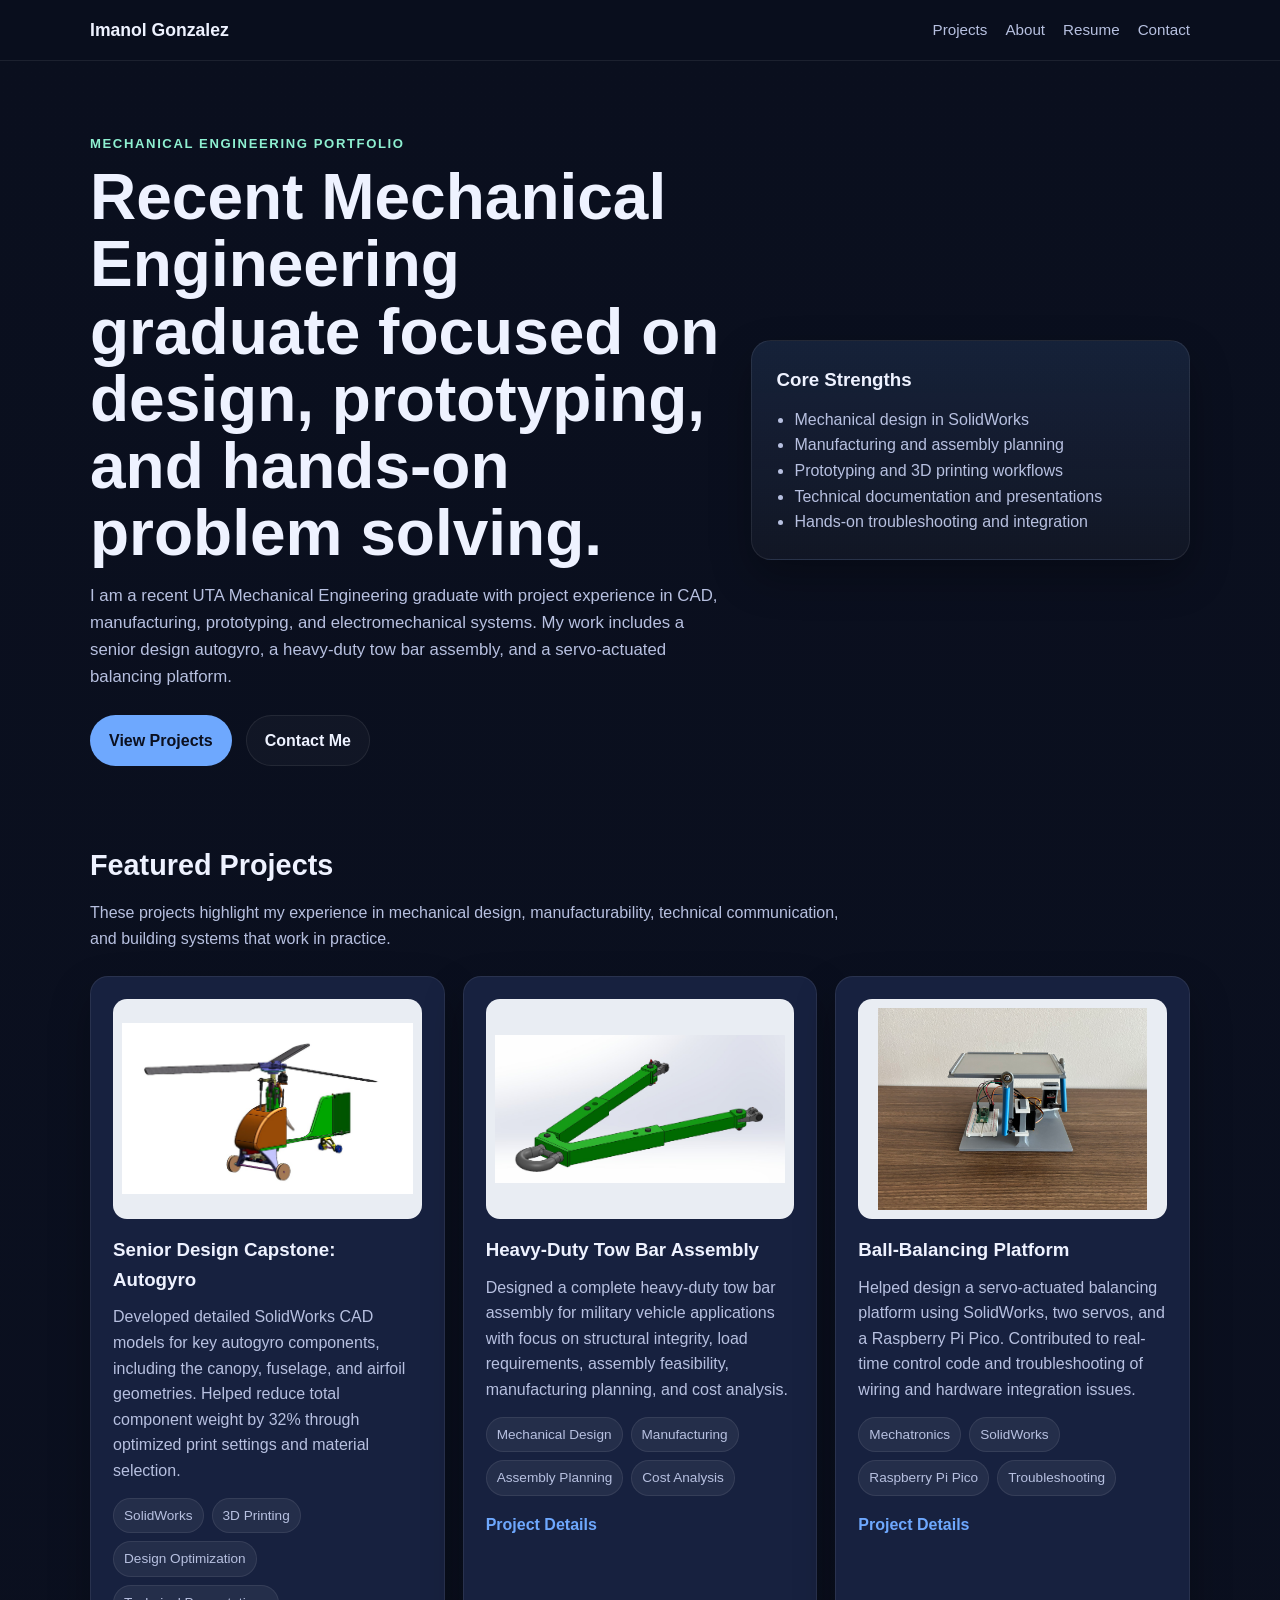
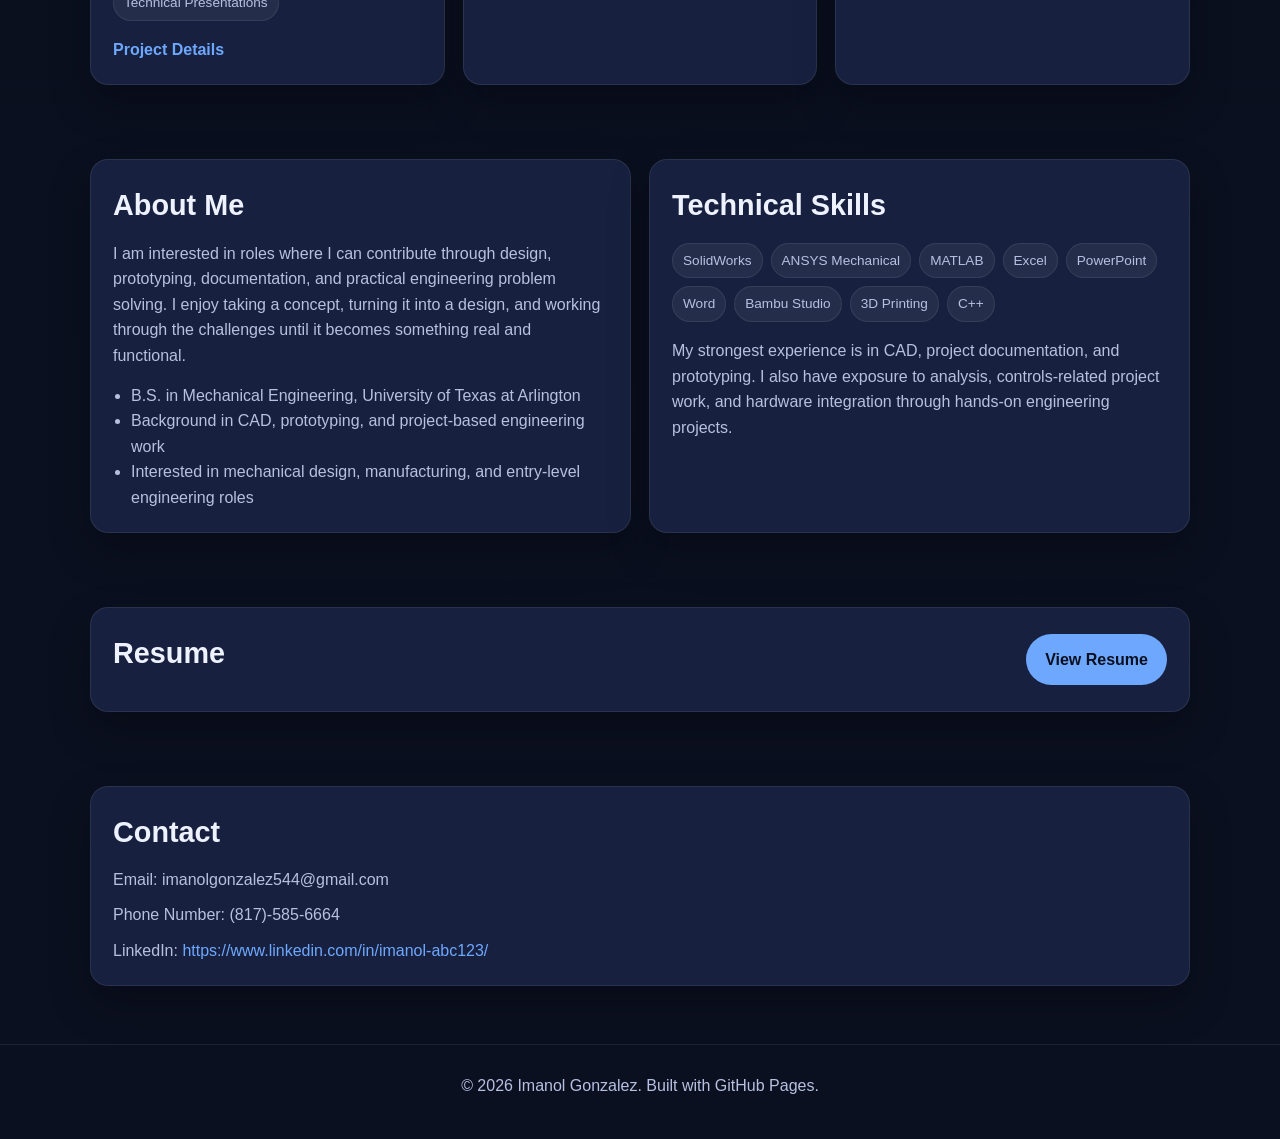
==== commit a244be79: "Update index.html" ====
--- a/index.html
+++ b/index.html
@@ -18,8 +18,14 @@
       --max: 1100px;
     }
 
-    * { box-sizing: border-box; }
-    html { scroll-behavior: smooth; }
+    * {
+      box-sizing: border-box;
+    }
+
+    html {
+      scroll-behavior: smooth;
+    }
+
     body {
       margin: 0;
       font-family: Arial, Helvetica, sans-serif;
@@ -28,8 +34,14 @@
       line-height: 1.6;
     }
 
-    a { color: var(--accent); text-decoration: none; }
-    a:hover { text-decoration: underline; }
+    a {
+      color: var(--accent);
+      text-decoration: none;
+    }
+
+    a:hover {
+      text-decoration: underline;
+    }
 
     .container {
       width: min(92%, var(--max));
@@ -201,6 +213,7 @@
     .card p {
       color: var(--muted);
       margin-top: 0;
+      margin-bottom: 14px;
     }
 
     .tag-row {
@@ -230,28 +243,28 @@
       font-weight: 700;
     }
 
-.project-image-wrap {
-  width: 100%;
-  height: 220px;
-  border-radius: 14px;
-  overflow: hidden;
-  margin-bottom: 16px;
-  border: 1px solid rgba(255,255,255,0.08);
-  background: #e9edf3;
-  display: flex;
-  align-items: center;
-  justify-content: center;
-  padding: 8px;
-}
-
-.project-image {
-  width: 100%;
-  height: 100%;
-  object-fit: contain;
-  object-position: center;
-  display: block;
-  transform: none;
-}
+    .project-image-wrap {
+      width: 100%;
+      height: 220px;
+      border-radius: 14px;
+      overflow: hidden;
+      margin-bottom: 16px;
+      border: 1px solid rgba(255,255,255,0.08);
+      background: #e9edf3;
+      display: flex;
+      align-items: center;
+      justify-content: center;
+      padding: 8px;
+    }
+
+    .project-image {
+      width: 100%;
+      height: 100%;
+      object-fit: contain;
+      object-position: center;
+      display: block;
+      transform: none;
+    }
 
     .about-list {
       margin: 0;
@@ -270,6 +283,7 @@
     .contact-list {
       display: grid;
       gap: 10px;
+      color: var(--muted);
     }
 
     footer {
@@ -321,6 +335,7 @@
           <a class="btn btn-secondary" href="#contact">Contact Me</a>
         </div>
       </div>
+
       <div class="hero-card">
         <h3>Core Strengths</h3>
         <ul>
@@ -344,65 +359,64 @@
         </p>
 
         <div class="grid-3">
-<div class="project-image-wrap">
-  <img class="project-image" src="autogyro.jpg" alt="Autogyro CAD model and prototype">
-</div>
-    <h3>Senior Design Capstone: Autogyro</h3>
-    <p>
-      Developed detailed SolidWorks CAD models for key autogyro components, including the canopy, fuselage,
-      and airfoil geometries. Helped reduce total component weight by 32% through optimized print settings
-      and material selection.
-    </p>
-    <div class="tag-row">
-      <span class="tag">SolidWorks</span>
-      <span class="tag">3D Printing</span>
-      <span class="tag">Design Optimization</span>
-      <span class="tag">Technical Presentations</span>
-    </div>
-    <div class="project-links">
-      <a href="autogyro.html">Project Details</a>
-    </div>
-  </article>
-
-<div class="project-image-wrap">
-  <img class="project-image" src="towbar.jpg" alt="Heavy-duty tow bar CAD model">
-</div>
-    <h3>Heavy-Duty Tow Bar Assembly</h3>
-    <p>
-      Designed a complete heavy-duty tow bar assembly for military vehicle applications with focus on structural
-      integrity, load requirements, assembly feasibility, manufacturing planning, and cost analysis.
-    </p>
-    <div class="tag-row">
-      <span class="tag">Mechanical Design</span>
-      <span class="tag">Manufacturing</span>
-      <span class="tag">Assembly Planning</span>
-      <span class="tag">Cost Analysis</span>
-    </div>
-    <div class="project-links">
-      <a href="towbar.html">Project Details</a>
-    </div>
-  </article>
-
-<div class="project-image-wrap">
-  <img class="project-image" src="balancer.JPEG" alt="Ball-balancing platform prototype">
-</div>
-    <h3>Ball-Balancing Platform</h3>
-    <p>
-      Helped design a servo-actuated balancing platform using SolidWorks, two servos, and a Raspberry Pi Pico.
-      Contributed to real-time control code and troubleshooting of wiring and hardware integration issues.
-    </p>
-    <div class="tag-row">
-      <span class="tag">Mechatronics</span>
-      <span class="tag">SolidWorks</span>
-      <span class="tag">Raspberry Pi Pico</span>
-      <span class="tag">Troubleshooting</span>
-    </div>
-    <div class="project-links">
-      <a href="#">Project Details</a>
-    </div>
-  </article>
-</div>
-              
+          <article class="card">
+            <div class="project-image-wrap">
+              <img class="project-image" src="autogyro.jpg" alt="Autogyro CAD model and prototype">
+            </div>
+            <h3>Senior Design Capstone: Autogyro</h3>
+            <p>
+              Developed detailed SolidWorks CAD models for key autogyro components, including the canopy, fuselage,
+              and airfoil geometries. Helped reduce total component weight by 32% through optimized print settings
+              and material selection.
+            </p>
+            <div class="tag-row">
+              <span class="tag">SolidWorks</span>
+              <span class="tag">3D Printing</span>
+              <span class="tag">Design Optimization</span>
+              <span class="tag">Technical Presentations</span>
+            </div>
+            <div class="project-links">
+              <a href="autogyro.html">Project Details</a>
+            </div>
+          </article>
+
+          <article class="card">
+            <div class="project-image-wrap">
+              <img class="project-image" src="towbar.jpg" alt="Heavy-duty tow bar CAD model">
+            </div>
+            <h3>Heavy-Duty Tow Bar Assembly</h3>
+            <p>
+              Designed a complete heavy-duty tow bar assembly for military vehicle applications with focus on structural
+              integrity, load requirements, assembly feasibility, manufacturing planning, and cost analysis.
+            </p>
+            <div class="tag-row">
+              <span class="tag">Mechanical Design</span>
+              <span class="tag">Manufacturing</span>
+              <span class="tag">Assembly Planning</span>
+              <span class="tag">Cost Analysis</span>
+            </div>
+            <div class="project-links">
+              <a href="towbar.html">Project Details</a>
+            </div>
+          </article>
+
+          <article class="card">
+            <div class="project-image-wrap">
+              <img class="project-image" src="balancer.JPEG" alt="Ball-balancing platform prototype">
+            </div>
+            <h3>Ball-Balancing Platform</h3>
+            <p>
+              Helped design a servo-actuated balancing platform using SolidWorks, two servos, and a Raspberry Pi Pico.
+              Contributed to real-time control code and troubleshooting of wiring and hardware integration issues.
+            </p>
+            <div class="tag-row">
+              <span class="tag">Mechatronics</span>
+              <span class="tag">SolidWorks</span>
+              <span class="tag">Raspberry Pi Pico</span>
+              <span class="tag">Troubleshooting</span>
+            </div>
+            <div class="project-links">
+              <a href="#">Project Details</a>
             </div>
           </article>
         </div>
@@ -451,9 +465,6 @@
         <div class="card resume-box">
           <div>
             <h2 class="section-title">Resume</h2>
-            <p class="section-subtitle" style="margin-bottom:0;">
-              
-            </p>
           </div>
           <a class="btn btn-primary" href="resume.pdf" target="_blank">View Resume</a>
         </div>
@@ -466,8 +477,8 @@
           <h2 class="section-title">Contact</h2>
           <div class="contact-list">
             <div>Email: imanolgonzalez544@gmail.com</div>
-             <div>Phone Number: (817)-585-6664</div>
-            <div>LinkedIn: <a href="#">https://www.linkedin.com/in/imanol-abc123/</a></div>
+            <div>Phone Number: (817)-585-6664</div>
+            <div>LinkedIn: <a href="https://www.linkedin.com/in/imanol-abc123/" target="_blank">https://www.linkedin.com/in/imanol-abc123/</a></div>
           </div>
         </div>
       </div>
